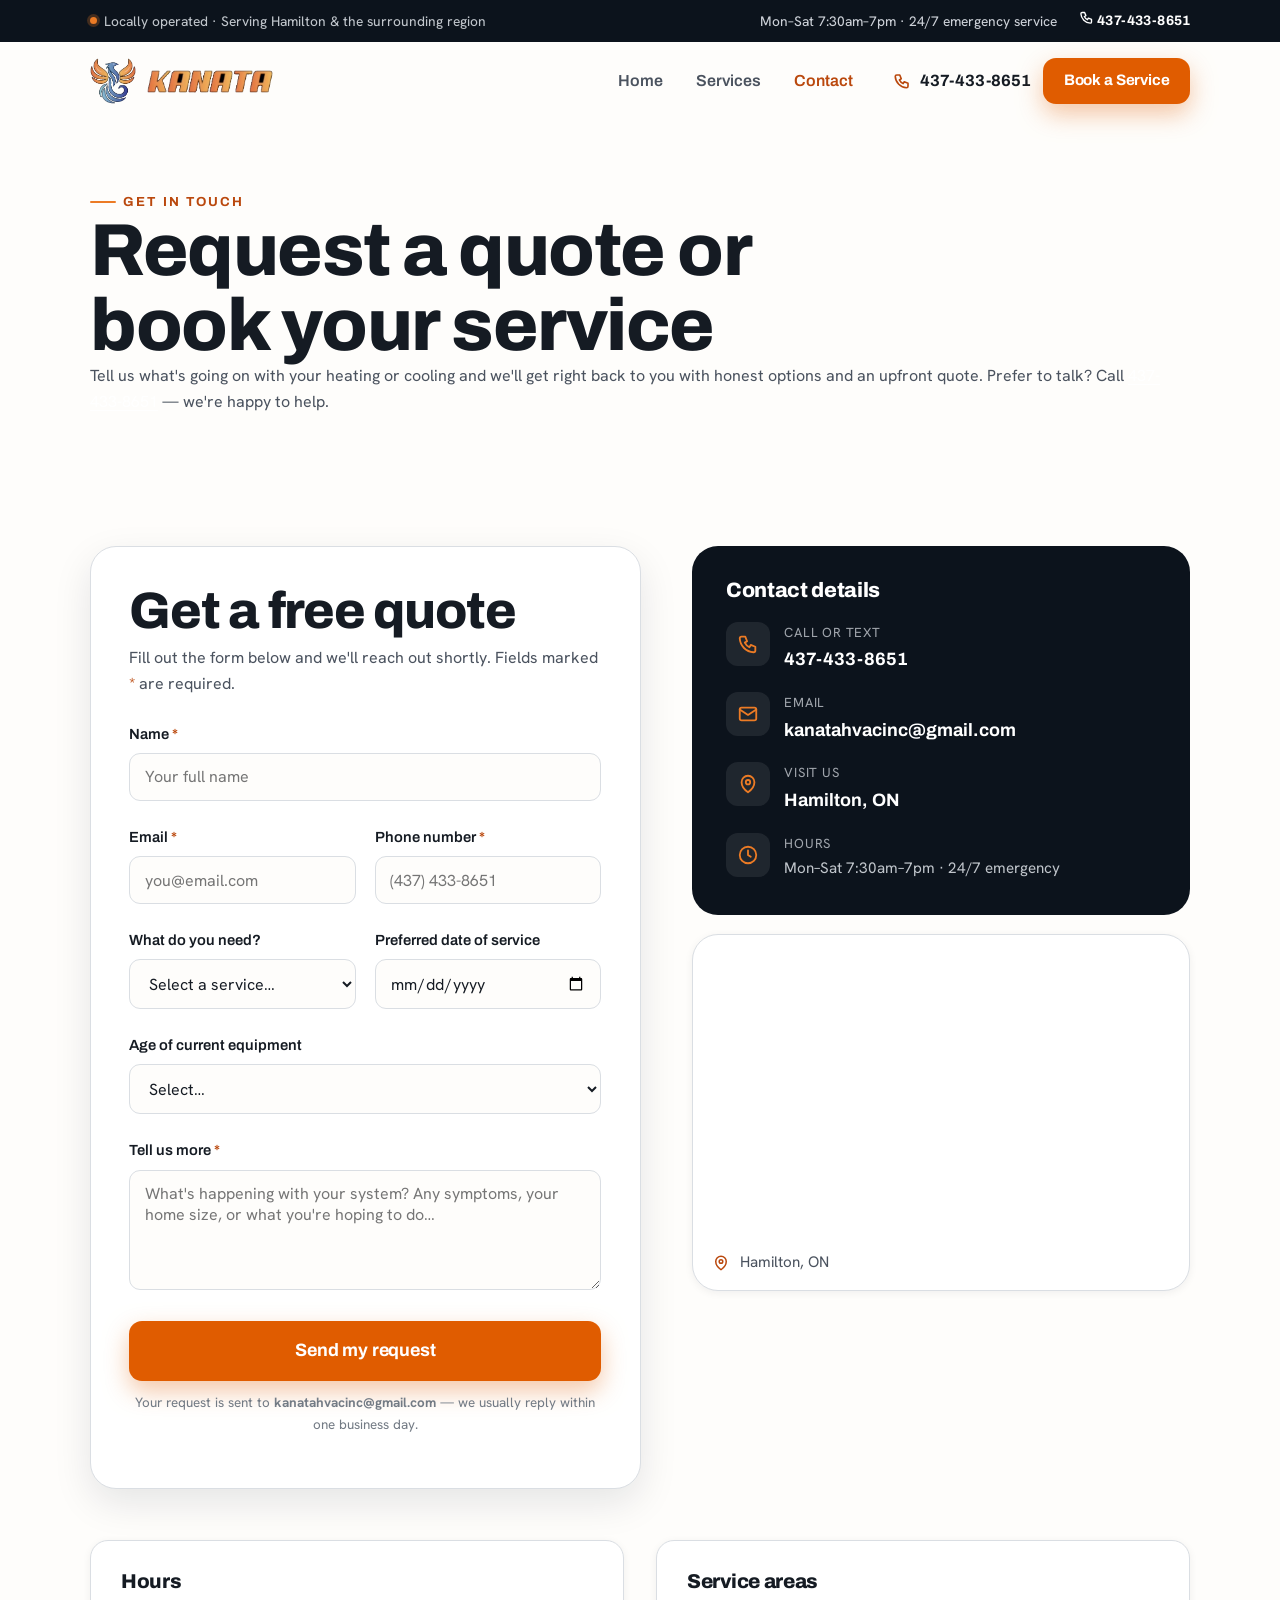
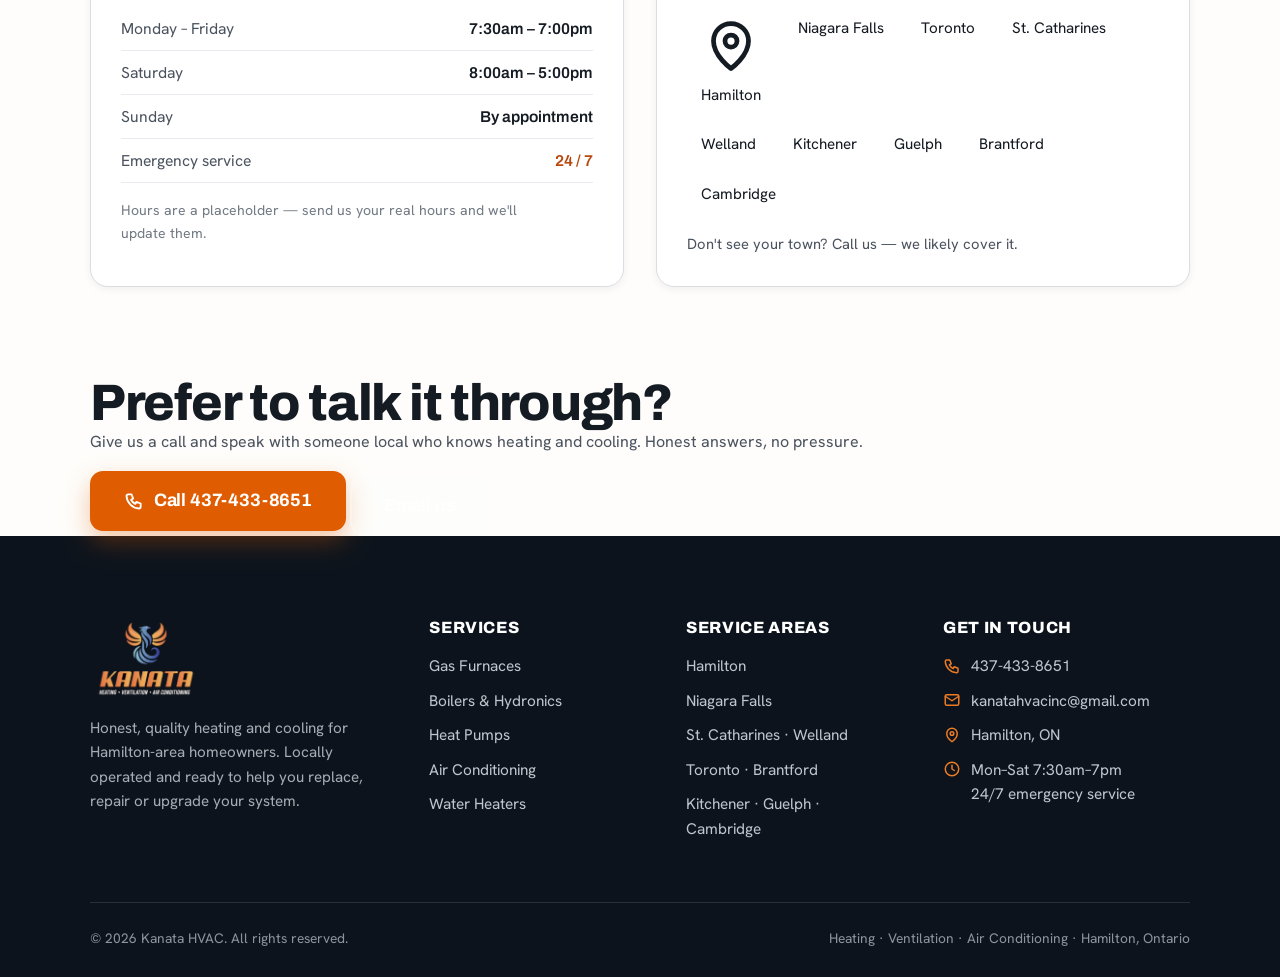
==== contact.html @ ae13c680 "Add files via upload" ====
<!DOCTYPE html>
<html lang="en">
<head>
<meta charset="UTF-8">
<meta name="viewport" content="width=device-width, initial-scale=1.0">
<title>Contact &amp; Book a Service | Kanata HVAC — Hamilton, Ontario</title>
<meta name="description" content="Request a free quote or book HVAC service with Kanata HVAC in Hamilton, Ontario. Call 437-433-8651, email kanatahvacinc@gmail.com. Serving Hamilton, Niagara, St. Catharines and beyond.">
<link rel="icon" href="assets/logo-icon.png">
<link rel="preconnect" href="https://fonts.googleapis.com">
<link rel="preconnect" href="https://fonts.gstatic.com" crossorigin>
<link href="https://fonts.googleapis.com/css2?family=Archivo:wght@400;500;600;700;800;900&family=Hanken+Grotesk:wght@400;500;600;700&family=Oswald:wght@400;500;600;700&family=Public+Sans:wght@400;500;600;700&family=Saira:wght@400;500;600;700;800&family=Space+Grotesk:wght@400;500;600;700&family=Chivo:wght@400;500;600;700&display=swap" rel="stylesheet">
<link rel="stylesheet" href="styles.css">
<link rel="stylesheet" href="contact.css">
</head>
<body>

<!-- TOP BAR -->
<div class="topbar">
  <div class="wrap">
    <div class="tb-left"><span class="dot"></span> Locally operated · Serving Hamilton &amp; the surrounding region</div>
    <div class="tb-right">
      <span class="tb-hours">Mon–Sat 7:30am–7pm · 24/7 emergency service</span>
      <a class="tb-phone" href="tel:+14374338651">
        <svg viewBox="0 0 24 24" fill="none" stroke="currentColor" stroke-width="2.2" stroke-linecap="round" stroke-linejoin="round" style="width:15px;height:15px"><path d="M5 4h4l2 5-2.5 1.5a11 11 0 0 0 5 5L15 13l5 2v4a2 2 0 0 1-2 2A16 16 0 0 1 3 6a2 2 0 0 1 2-2"/></svg>
        437-433-8651
      </a>
    </div>
  </div>
</div>

<!-- HEADER -->
<header class="nav" id="nav">
  <div class="wrap">
    <a class="brand" href="index.html" aria-label="Kanata HVAC — home">
      <img class="mark" src="assets/logo-icon.png" alt="Kanata HVAC phoenix logo">
      <img class="word" src="assets/logo-kanata.png" alt="Kanata HVAC">
    </a>
    <nav class="nav-links" aria-label="Primary">
      <a href="index.html">Home</a>
      <a href="services.html">Services</a>
      <a href="contact.html" class="active">Contact</a>
    </nav>
    <div class="nav-cta">
      <a class="nav-phone desktop-phone" href="tel:+14374338651">
        <svg viewBox="0 0 24 24" fill="none" stroke="currentColor" stroke-width="2.2" stroke-linecap="round" stroke-linejoin="round"><path d="M5 4h4l2 5-2.5 1.5a11 11 0 0 0 5 5L15 13l5 2v4a2 2 0 0 1-2 2A16 16 0 0 1 3 6a2 2 0 0 1 2-2"/></svg>
        437-433-8651
      </a>
      <a class="btn btn-primary btn-sm" href="#quoteForm">Book a Service</a>
    </div>
    <button class="hamburger" id="hamburger" aria-label="Open menu" aria-expanded="false">
      <svg viewBox="0 0 24 24" fill="none" stroke="currentColor" stroke-width="2" stroke-linecap="round"><path d="M3 6h18M3 12h18M3 18h18"/></svg>
    </button>
  </div>
</header>

<div class="mobile-scrim" id="scrim"></div>
<aside class="mobile-menu" id="mobileMenu" aria-label="Mobile menu">
  <div class="mm-head">
    <img src="assets/logo-kanata.png" alt="Kanata HVAC" style="height:26px">
    <button class="mm-close" id="mmClose" aria-label="Close menu">
      <svg viewBox="0 0 24 24" fill="none" stroke="currentColor" stroke-width="2" stroke-linecap="round"><path d="M6 6l12 12M18 6L6 18"/></svg>
    </button>
  </div>
  <a class="mm-link" href="index.html">Home</a>
  <a class="mm-link" href="services.html">Services</a>
  <a class="mm-link" href="contact.html">Contact</a>
  <div class="mm-cta">
    <a class="btn btn-primary btn-block" href="#quoteForm">Get a Free Quote</a>
    <a class="btn btn-outline btn-block" href="tel:+14374338651">
      <svg viewBox="0 0 24 24" fill="none" stroke="currentColor" stroke-width="2.2" stroke-linecap="round" stroke-linejoin="round"><path d="M5 4h4l2 5-2.5 1.5a11 11 0 0 0 5 5L15 13l5 2v4a2 2 0 0 1-2 2A16 16 0 0 1 3 6a2 2 0 0 1 2-2"/></svg>
      Call 437-433-8651
    </a>
  </div>
</aside>

<main>
<!-- PAGE HERO -->
<section class="page-hero" style="padding-block:clamp(40px,5vw,68px) clamp(34px,4vw,52px)">
  <div class="wrap">
    <span class="eyebrow">Get in touch</span>
    <h1>Request a quote or book your service</h1>
    <p>Tell us what's going on with your heating or cooling and we'll get right back to you with honest options and an upfront quote. Prefer to talk? Call <a href="tel:+14374338651" style="color:#fff;text-decoration:underline;text-underline-offset:3px">437-433-8651</a> — we're happy to help.</p>
  </div>
</section>

<!-- CONTACT GRID -->
<section class="contact-wrap">
  <div class="wrap">
    <div class="contact-grid">
      <!-- FORM -->
      <div class="form-card" id="quoteForm-card">
        <form id="quoteForm" data-quote-form novalidate>
          <div class="form-body">
            <h2>Get a free quote</h2>
            <p class="sub">Fill out the form below and we'll reach out shortly. Fields marked <span style="color:var(--orange-deep)">*</span> are required.</p>
            <div class="form-grid">
              <div class="field full">
                <label for="name">Name <span class="req">*</span></label>
                <input type="text" id="name" name="name" autocomplete="name" placeholder="Your full name" data-required>
                <span class="field-error"></span>
              </div>
              <div class="field">
                <label for="email">Email <span class="req">*</span></label>
                <input type="email" id="email" name="email" autocomplete="email" placeholder="you@email.com" data-required>
                <span class="field-error"></span>
              </div>
              <div class="field">
                <label for="phone">Phone number <span class="req">*</span></label>
                <input type="tel" id="phone" name="phone" autocomplete="tel" placeholder="(437) 433-8651" data-required>
                <span class="field-error"></span>
              </div>
              <div class="field">
                <label for="service">What do you need?</label>
                <select id="service" name="service">
                  <option value="">Select a service…</option>
                  <option>Boiler / hydronics</option>
                  <option>Heat pump</option>
                  <option>Gas furnace</option>
                  <option>Air conditioning</option>
                  <option>Water heater</option>
                  <option>Not sure — need advice</option>
                </select>
                <span class="field-error"></span>
              </div>
              <div class="field">
                <label for="date">Preferred date of service</label>
                <input type="date" id="date" name="date">
                <span class="field-error"></span>
              </div>
              <div class="field full">
                <label for="age">Age of current equipment</label>
                <select id="age" name="age">
                  <option value="">Select…</option>
                  <option>Less than 5 years</option>
                  <option>5–10 years</option>
                  <option>10–15 years</option>
                  <option>15+ years</option>
                  <option>Not sure</option>
                </select>
                <span class="field-error"></span>
              </div>
              <div class="field full">
                <label for="message">Tell us more <span class="req">*</span></label>
                <textarea id="message" name="message" placeholder="What's happening with your system? Any symptoms, your home size, or what you're hoping to do…" data-required></textarea>
                <span class="field-error"></span>
              </div>
            </div>
            <div class="form-actions">
              <button type="submit" class="btn btn-primary btn-lg btn-block">Send my request</button>
              <p class="form-note">Your request is sent to <strong>kanatahvacinc@gmail.com</strong> — we usually reply within one business day.</p>
            </div>
          </div>

          <!-- success -->
          <div class="form-success" id="formSuccess" hidden>
            <div class="fs-ic">
              <svg viewBox="0 0 24 24" fill="none" stroke="currentColor" stroke-width="2.2" stroke-linecap="round" stroke-linejoin="round"><path d="M5 12l4 4L19 6"/></svg>
            </div>
            <h3>Thanks — we've got it!</h3>
            <p>Your request has been received. A member of the Kanata HVAC team will reach out shortly. Need us sooner? Call <a href="tel:+14374338651" style="color:var(--orange-deep);font-weight:600">437-433-8651</a>.</p>
          </div>
        </form>
      </div>

      <!-- ASIDE -->
      <div class="contact-aside">
        <div class="detail-card">
          <h3>Contact details</h3>
          <ul class="detail-list">
            <li>
              <span class="d-ic"><svg viewBox="0 0 24 24" fill="none" stroke="currentColor" stroke-width="2" stroke-linecap="round" stroke-linejoin="round"><path d="M5 4h4l2 5-2.5 1.5a11 11 0 0 0 5 5L15 13l5 2v4a2 2 0 0 1-2 2A16 16 0 0 1 3 6a2 2 0 0 1 2-2"/></svg></span>
              <div class="d-meta"><span>Call or text</span><a href="tel:+14374338651">437-433-8651</a></div>
            </li>
            <li>
              <span class="d-ic"><svg viewBox="0 0 24 24" fill="none" stroke="currentColor" stroke-width="2" stroke-linecap="round" stroke-linejoin="round"><rect x="3" y="5" width="18" height="14" rx="2"/><path d="M3 7l9 6 9-6"/></svg></span>
              <div class="d-meta"><span>Email</span><a href="mailto:kanatahvacinc@gmail.com">kanatahvacinc@gmail.com</a></div>
            </li>
            <li>
              <span class="d-ic"><svg viewBox="0 0 24 24" fill="none" stroke="currentColor" stroke-width="2" stroke-linecap="round" stroke-linejoin="round"><path d="M12 21s-7-5-7-11a7 7 0 0 1 14 0c0 6-7 11-7 11z"/><circle cx="12" cy="10" r="2.4"/></svg></span>
              <div class="d-meta"><span>Visit us</span><strong>Hamilton, ON</strong></div>
            </li>
            <li>
              <span class="d-ic"><svg viewBox="0 0 24 24" fill="none" stroke="currentColor" stroke-width="2" stroke-linecap="round" stroke-linejoin="round"><circle cx="12" cy="12" r="9"/><path d="M12 7v5l3 2"/></svg></span>
              <div class="d-meta"><span>Hours</span><p>Mon–Sat 7:30am–7pm · 24/7 emergency</p></div>
            </li>
          </ul>
        </div>

        <div class="map-card">
          <iframe
            title="Kanata HVAC location — Hamilton, Ontario"
            src="https://www.google.com/maps?q=Hamilton%2C%20ON&output=embed"
            loading="lazy" referrerpolicy="no-referrer-when-downgrade"></iframe>
          <div class="map-foot">
            <svg viewBox="0 0 24 24" fill="none" stroke="currentColor" stroke-width="2" stroke-linecap="round" stroke-linejoin="round"><path d="M12 21s-7-5-7-11a7 7 0 0 1 14 0c0 6-7 11-7 11z"/><circle cx="12" cy="10" r="2.4"/></svg>
            <span>Hamilton, ON</span>
          </div>
        </div>
      </div>
    </div>

    <!-- EXTRA: hours + areas -->
    <div class="contact-extra">
      <div class="extra-card">
        <h3>Hours</h3>
        <div class="hours-row"><span>Monday – Friday</span><span>7:30am – 7:00pm</span></div>
        <div class="hours-row"><span>Saturday</span><span>8:00am – 5:00pm</span></div>
        <div class="hours-row"><span>Sunday</span><span>By appointment</span></div>
        <div class="hours-row emph"><span>Emergency service</span><span>24 / 7</span></div>
        <p style="margin:1rem 0 0;font-size:.88rem;color:var(--ink-3)">Hours are a placeholder — send us your real hours and we'll update them.</p>
      </div>
      <div class="extra-card">
        <h3>Service areas</h3>
        <div class="area-pills">
          <span class="area-chip area-chip--home"><svg viewBox="0 0 24 24" fill="none" stroke="currentColor" stroke-width="1.9" stroke-linecap="round" stroke-linejoin="round"><path d="M12 21s-7-5-7-11a7 7 0 0 1 14 0c0 6-7 11-7 11z"/><circle cx="12" cy="10" r="2.4"/></svg>Hamilton</span>
          <span class="area-chip">Niagara Falls</span>
          <span class="area-chip">Toronto</span>
          <span class="area-chip">St. Catharines</span>
          <span class="area-chip">Welland</span>
          <span class="area-chip">Kitchener</span>
          <span class="area-chip">Guelph</span>
          <span class="area-chip">Brantford</span>
          <span class="area-chip">Cambridge</span>
        </div>
        <p style="margin:1.1rem 0 0;font-size:.92rem;color:var(--ink-2)">Don't see your town? Call us — we likely cover it.</p>
      </div>
    </div>
  </div>
</section>

<!-- CLOSING CTA -->
<section class="cta-band">
  <div class="wrap cta-inner">
    <div class="cta-copy">
      <h2>Prefer to talk it through?</h2>
      <p>Give us a call and speak with someone local who knows heating and cooling. Honest answers, no pressure.</p>
    </div>
    <div class="cta-actions">
      <a class="btn btn-primary btn-lg" href="tel:+14374338651">
        <svg viewBox="0 0 24 24" fill="none" stroke="currentColor" stroke-width="2.2" stroke-linecap="round" stroke-linejoin="round"><path d="M5 4h4l2 5-2.5 1.5a11 11 0 0 0 5 5L15 13l5 2v4a2 2 0 0 1-2 2A16 16 0 0 1 3 6a2 2 0 0 1 2-2"/></svg>
        Call 437-433-8651
      </a>
      <a class="btn btn-ghost-light btn-lg" href="mailto:kanatahvacinc@gmail.com">Email us</a>
    </div>
  </div>
</section>
</main>

<!-- FOOTER -->
<footer class="footer">
  <div class="wrap">
    <div class="footer-grid">
      <div class="f-brand">
        <img src="assets/logo.png" alt="Kanata HVAC — Heating, Ventilation, Air Conditioning">
        <p>Honest, quality heating and cooling for Hamilton-area homeowners. Locally operated and ready to help you replace, repair or upgrade your system.</p>
      </div>
      <div>
        <h4>Services</h4>
        <ul>
          <li><a href="services.html#furnaces">Gas Furnaces</a></li>
          <li><a href="services.html#boilers">Boilers &amp; Hydronics</a></li>
          <li><a href="services.html#heat-pumps">Heat Pumps</a></li>
          <li><a href="services.html#air-conditioning">Air Conditioning</a></li>
          <li><a href="services.html#water-heaters">Water Heaters</a></li>
        </ul>
      </div>
      <div>
        <h4>Service Areas</h4>
        <ul>
          <li>Hamilton</li>
          <li>Niagara Falls</li>
          <li>St. Catharines · Welland</li>
          <li>Toronto · Brantford</li>
          <li>Kitchener · Guelph · Cambridge</li>
        </ul>
      </div>
      <div>
        <h4>Get in touch</h4>
        <ul class="f-contact">
          <li><svg viewBox="0 0 24 24" fill="none" stroke="currentColor" stroke-width="2" stroke-linecap="round" stroke-linejoin="round"><path d="M5 4h4l2 5-2.5 1.5a11 11 0 0 0 5 5L15 13l5 2v4a2 2 0 0 1-2 2A16 16 0 0 1 3 6a2 2 0 0 1 2-2"/></svg><a href="tel:+14374338651">437-433-8651</a></li>
          <li><svg viewBox="0 0 24 24" fill="none" stroke="currentColor" stroke-width="2" stroke-linecap="round" stroke-linejoin="round"><rect x="3" y="5" width="18" height="14" rx="2"/><path d="M3 7l9 6 9-6"/></svg><a href="mailto:kanatahvacinc@gmail.com">kanatahvacinc@gmail.com</a></li>
          <li><svg viewBox="0 0 24 24" fill="none" stroke="currentColor" stroke-width="2" stroke-linecap="round" stroke-linejoin="round"><path d="M12 21s-7-5-7-11a7 7 0 0 1 14 0c0 6-7 11-7 11z"/><circle cx="12" cy="10" r="2.4"/></svg><span>Hamilton, ON</span></li>
          <li><svg viewBox="0 0 24 24" fill="none" stroke="currentColor" stroke-width="2" stroke-linecap="round" stroke-linejoin="round"><circle cx="12" cy="12" r="9"/><path d="M12 7v5l3 2"/></svg><span>Mon–Sat 7:30am–7pm<br>24/7 emergency service</span></li>
        </ul>
      </div>
    </div>
    <div class="footer-bottom">
      <span>© 2026 Kanata HVAC. All rights reserved.</span>
      <span>Heating · Ventilation · Air Conditioning · Hamilton, Ontario</span>
    </div>
  </div>
</footer>

<script src="main.js"></script>
</body>
</html>
---- styles.css ----
/* ============================================================
   KANATA HVAC — shared design system
   Bold & energetic · sturdy grotesk · orange(heat)+blue(cool)
   ============================================================ */

/* ---- Fonts: defaults set here, overridable by Tweaks panel ---- */
:root{
  --font-head: 'Archivo', system-ui, sans-serif;
  --font-body: 'Hanken Grotesk', system-ui, sans-serif;

  /* Brand palette (oklch) */
  --orange:       oklch(0.70 0.166 52);
  --orange-cta:   oklch(0.635 0.185 46);
  --orange-deep:  oklch(0.55 0.16 42);
  --orange-tint:  oklch(0.955 0.03 60);
  --orange-tint2: oklch(0.92 0.055 58);

  --blue:         oklch(0.52 0.13 250);
  --blue-deep:    oklch(0.34 0.095 252);
  --blue-tint:    oklch(0.955 0.018 250);
  --blue-tint2:   oklch(0.90 0.035 248);

  --ink:    oklch(0.22 0.018 255);
  --ink-2:  oklch(0.44 0.022 255);
  --ink-3:  oklch(0.58 0.018 255);

  --bg:      oklch(0.995 0.003 80);
  --surface: oklch(0.975 0.006 75);
  --line:    oklch(0.90 0.008 255);
  --line-2:  oklch(0.94 0.006 255);

  --dark:    oklch(0.185 0.022 256);
  --dark-2:  oklch(0.24 0.026 256);

  --radius:   18px;
  --radius-sm:12px;
  --radius-lg:26px;

  --shadow-sm: 0 2px 8px oklch(0.2 0.02 255 / 0.06);
  --shadow:    0 14px 38px oklch(0.2 0.04 255 / 0.10);
  --shadow-lg: 0 28px 70px oklch(0.2 0.05 255 / 0.16);

  --wrap: 1180px;
  --ease: cubic-bezier(.2,.7,.2,1);
}

*{ box-sizing:border-box; }
html{ scroll-behavior:smooth; -webkit-text-size-adjust:100%; }
body{
  margin:0; background:var(--bg); color:var(--ink);
  font-family:var(--font-body);
  font-size:clamp(16px,1.05vw,18px); line-height:1.62;
  font-weight:420;
  -webkit-font-smoothing:antialiased; text-rendering:optimizeLegibility;
}
img{ display:block; max-width:100%; }
a{ color:inherit; text-decoration:none; }
button{ font-family:inherit; }

h1,h2,h3,h4{
  font-family:var(--font-head); font-weight:800;
  line-height:1.02; letter-spacing:-0.02em; margin:0;
  color:var(--ink); text-wrap:balance;
}
h1{ font-size:clamp(2.5rem,6vw,4.6rem); }
h2{ font-size:clamp(2rem,4vw,3.2rem); letter-spacing:-0.025em; }
h3{ font-size:clamp(1.3rem,2vw,1.7rem); letter-spacing:-0.015em; }
p{ margin:0 0 1em; text-wrap:pretty; color:var(--ink-2); }
.lead{ font-size:clamp(1.12rem,1.6vw,1.4rem); color:var(--ink-2); font-weight:430; }

/* ---------- layout helpers ---------- */
.wrap{ width:100%; max-width:var(--wrap); margin-inline:auto; padding-inline:clamp(20px,5vw,40px); }
.section{ padding-block:clamp(64px,9vw,120px); }
.section--tight{ padding-block:clamp(48px,6vw,80px); }
.center{ text-align:center; }
.stack-sm > * + *{ margin-top:.6rem; }

.eyebrow{
  display:inline-flex; align-items:center; gap:.55em;
  font-family:var(--font-head); font-weight:700;
  font-size:.82rem; letter-spacing:.16em; text-transform:uppercase;
  color:var(--orange-deep);
}
.eyebrow::before{ content:""; width:26px; height:2px; background:var(--orange); border-radius:2px; }
.eyebrow--blue{ color:var(--blue); }
.eyebrow--blue::before{ background:var(--blue); }
.eyebrow--light{ color:var(--orange); }

.section-head{ max-width:720px; }
.section-head.center{ margin-inline:auto; }
.section-head p{ margin-top:.85rem; }

/* ---------- buttons ---------- */
.btn{
  --bh:54px;
  display:inline-flex; align-items:center; justify-content:center; gap:.55em;
  height:var(--bh); padding-inline:1.55rem;
  font-family:var(--font-head); font-weight:700; font-size:1.02rem; letter-spacing:-0.01em;
  border-radius:13px; border:2px solid transparent; cursor:pointer;
  transition:transform .16s var(--ease), box-shadow .2s var(--ease), background .2s, color .2s, border-color .2s;
  white-space:nowrap; line-height:1;
}
.btn svg{ width:20px; height:20px; }
.btn:active{ transform:translateY(1px) scale(.99); }
.btn-primary{ background:var(--orange-cta); color:#fff; box-shadow:0 10px 24px oklch(0.63 0.185 46 / .34); }
.btn-primary:hover{ background:var(--orange-deep); transform:translateY(-2px); box-shadow:0 16px 32px oklch(0.6 0.18 46 / .42); }
.btn-blue{ background:var(--blue); color:#fff; box-shadow:0 10px 24px oklch(0.52 0.13 250 / .3); }
.btn-blue:hover{ background:var(--blue-deep); transform:translateY(-2px); box-shadow:0 16px 32px oklch(0.4 0.12 250 / .4); }
.btn-outline{ background:transparent; color:var(--ink); border-color:var(--line); }
.btn-outline:hover{ border-color:var(--ink); transform:translateY(-2px); }
.btn-ghost-light{ background:oklch(1 0 0 / .1); color:#fff; border-color:oklch(1 0 0 / .28); backdrop-filter:blur(4px); }
.btn-ghost-light:hover{ background:oklch(1 0 0 / .18); transform:translateY(-2px); }
.btn-sm{ --bh:46px; font-size:.95rem; padding-inline:1.15rem; }
.btn-lg{ --bh:60px; font-size:1.12rem; padding-inline:2rem; }
.btn-block{ width:100%; }

.btn-row{ display:flex; flex-wrap:wrap; gap:.85rem; }

/* ---------- top utility bar ---------- */
.topbar{
  background:var(--dark); color:oklch(0.86 0.01 255);
  font-size:.86rem; font-weight:450;
}
.topbar .wrap{ display:flex; align-items:center; justify-content:space-between; gap:1rem; min-height:42px; }
.topbar a{ color:#fff; }
.topbar .tb-left{ display:flex; align-items:center; gap:.5em; color:oklch(0.82 0.01 255); }
.topbar .tb-right{ display:flex; align-items:center; gap:1.4rem; }
.topbar .tb-right span{ display:inline-flex; align-items:center; gap:.45em; }
.topbar .tb-phone{ font-family:var(--font-head); font-weight:700; letter-spacing:.01em; white-space:nowrap; }
.topbar .tb-phone:hover{ color:var(--orange); }
.dot{ width:7px; height:7px; border-radius:50%; background:var(--orange); box-shadow:0 0 0 3px oklch(0.7 0.166 52 / .25); }

/* ---------- header / nav ---------- */
.nav{
  position:sticky; top:0; z-index:60;
  background:oklch(0.995 0.003 80 / .9); backdrop-filter:blur(12px) saturate(1.4);
  border-bottom:1px solid transparent; transition:box-shadow .25s, border-color .25s, background .25s;
}
.nav.scrolled{ border-color:var(--line); box-shadow:0 6px 24px oklch(0.2 0.03 255 / .07); }
.nav .wrap{ display:flex; align-items:center; gap:1.5rem; min-height:78px; }
.brand{ display:flex; align-items:center; gap:.7rem; margin-right:auto; }
.brand img.mark{ height:46px; width:auto; }
.brand img.word{ height:23px; width:auto; }
.nav-links{ display:flex; align-items:center; gap:.35rem; }
.nav-links a{
  font-family:var(--font-head); font-weight:600; font-size:1rem;
  color:var(--ink-2); padding:.5rem .85rem; border-radius:9px; transition:color .15s, background .15s;
}
.nav-links a:hover{ color:var(--ink); background:var(--surface); }
.nav-links a.active{ color:var(--orange-deep); }
.nav-cta{ display:flex; align-items:center; gap:.6rem; }
.nav-phone{
  display:inline-flex; align-items:center; gap:.5em;
  font-family:var(--font-head); font-weight:700; font-size:1.02rem; color:var(--ink);
  padding:.4rem .2rem; white-space:nowrap;
}
.nav-phone svg{ width:18px; height:18px; color:var(--orange-deep); }
.nav-phone:hover{ color:var(--orange-deep); }
.hamburger{
  display:none; width:46px; height:46px; border:1px solid var(--line); background:#fff;
  border-radius:11px; cursor:pointer; align-items:center; justify-content:center; color:var(--ink);
}
.hamburger svg{ width:24px; height:24px; }

/* mobile menu panel */
.mobile-menu{
  display:none; position:fixed; inset:0 0 0 auto; width:min(340px,86vw); z-index:80;
  background:var(--bg); box-shadow:var(--shadow-lg); padding:24px;
  transform:translateX(100%); transition:transform .3s var(--ease);
  flex-direction:column; gap:.4rem;
}
.mobile-menu.open{ transform:translateX(0); }
.mobile-scrim{ display:none; position:fixed; inset:0; background:oklch(0.2 0.02 255 / .45); z-index:70; opacity:0; transition:opacity .3s; }
.mobile-scrim.open{ opacity:1; }
.mobile-menu .mm-head{ display:flex; align-items:center; justify-content:space-between; margin-bottom:1rem; }
.mobile-menu a.mm-link{ font-family:var(--font-head); font-weight:700; font-size:1.3rem; padding:.7rem 0; border-bottom:1px solid var(--line-2); color:var(--ink); }
.mobile-menu .mm-cta{ margin-top:1.2rem; display:flex; flex-direction:column; gap:.7rem; }
.mm-close{ width:42px;height:42px;border:1px solid var(--line);background:#fff;border-radius:10px;cursor:pointer;display:flex;align-items:center;justify-content:center; }
.mm-close svg{ width:22px;height:22px; }

/* ---------- placeholders (images to be supplied) ---------- */
.ph{
  position:relative; overflow:hidden; border-radius:var(--radius);
  background:
    repeating-linear-gradient(135deg, oklch(0.93 0.02 250) 0 14px, oklch(0.96 0.012 250) 14px 28px);
  display:flex; align-items:center; justify-content:center; min-height:120px; isolation:isolate;
}
.ph--warm{
  background:
    repeating-linear-gradient(135deg, oklch(0.93 0.04 60) 0 14px, oklch(0.965 0.022 60) 14px 28px);
}
.ph__label{
  font-family:ui-monospace, 'SF Mono', Menlo, monospace; font-size:.74rem; letter-spacing:.04em;
  color:oklch(0.4 0.03 255); background:oklch(1 0 0 / .72); padding:.4em .7em; border-radius:7px;
  text-align:center; max-width:80%; backdrop-filter:blur(2px);
}
.ph__label b{ color:var(--orange-deep); font-weight:700; }

/* ---------- chips / pills ---------- */
.chip{
  display:inline-flex; align-items:center; gap:.5em;
  padding:.5em .95em; border-radius:999px; background:var(--surface); border:1px solid var(--line);
  font-size:.92rem; font-weight:520; color:var(--ink-2);
}
.chip svg{ width:16px; height:16px; color:var(--blue); }

/* ---------- footer ---------- */
.footer{ background:var(--dark); color:oklch(0.82 0.012 255); padding-block:clamp(56px,7vw,84px) 28px; }
.footer a{ color:oklch(0.82 0.012 255); transition:color .15s; }
.footer a:hover{ color:#fff; }
.footer h4{ color:#fff; font-size:1.02rem; letter-spacing:.04em; text-transform:uppercase; margin-bottom:1.1rem; }
.footer-grid{ display:grid; grid-template-columns:1.4fr 1fr 1fr 1.2fr; gap:clamp(28px,4vw,56px); }
.footer .f-brand img{ height:78px; margin-bottom:1.1rem; }
.footer .f-brand p{ color:oklch(0.74 0.012 255); font-size:.95rem; }
.footer ul{ list-style:none; margin:0; padding:0; display:flex; flex-direction:column; gap:.6rem; font-size:.96rem; }
.footer .f-contact li{ display:flex; gap:.65em; align-items:flex-start; }
.footer .f-contact svg{ width:18px; height:18px; color:var(--orange); flex:none; margin-top:.18em; }
.footer-bottom{ margin-top:clamp(40px,5vw,60px); padding-top:24px; border-top:1px solid oklch(1 0 0 / .12);
  display:flex; flex-wrap:wrap; gap:1rem; justify-content:space-between; font-size:.86rem; color:oklch(0.66 0.012 255); }

/* ---------- generic card ---------- */
.card{ background:#fff; border:1px solid var(--line); border-radius:var(--radius); padding:1.6rem; box-shadow:var(--shadow-sm); }

/* ---------- reveal on scroll ---------- */
.reveal{ opacity:0; transform:translateY(22px); transition:opacity .7s var(--ease), transform .7s var(--ease); }
.reveal.in{ opacity:1; transform:none; }
@media (prefers-reduced-motion: reduce){ .reveal{ opacity:1; transform:none; transition:none; } html{ scroll-behavior:auto; } }

/* ---------- responsive ---------- */
@media (max-width: 920px){
  .footer-grid{ grid-template-columns:1fr 1fr; gap:36px; }
  .topbar .tb-left{ display:none; }
}
@media (max-width: 860px){
  .nav-links, .nav-phone.desktop-phone, .nav-cta .btn{ display:none; }
  .hamburger{ display:inline-flex; }
  .nav .wrap{ min-height:68px; }
}
@media (max-width: 560px){
  .footer-grid{ grid-template-columns:1fr; gap:30px; }
  .topbar .tb-right span.tb-hours{ display:none; }
  .btn{ --bh:52px; }
}
---- contact.css ----
/* ===== Contact page styles ===== */
.contact-wrap{ padding-block:clamp(40px,5vw,72px) clamp(56px,7vw,100px); }
.contact-grid{ display:grid; grid-template-columns:1.05fr .95fr; gap:clamp(28px,4vw,52px); align-items:start; }

/* form card */
.form-card{ background:#fff; border:1px solid var(--line); border-radius:var(--radius-lg); padding:clamp(24px,3vw,40px); box-shadow:var(--shadow); }
.form-card > h2{ font-size:clamp(1.6rem,2.6vw,2.1rem); }
.form-card .sub{ margin:.5rem 0 1.6rem; color:var(--ink-2); }
.form-grid{ display:grid; grid-template-columns:1fr 1fr; gap:1.1rem 1.2rem; }
.field{ display:flex; flex-direction:column; gap:.4rem; }
.field.full{ grid-column:1 / -1; }
.field label{ font-family:var(--font-head); font-weight:600; font-size:.92rem; color:var(--ink); }
.field label .req{ color:var(--orange-deep); }
.field input, .field select, .field textarea{
  font-family:var(--font-body); font-size:1rem; color:var(--ink);
  background:var(--bg); border:1.5px solid var(--line); border-radius:11px; padding:.78rem .9rem;
  transition:border-color .15s, box-shadow .15s; width:100%;
}
.field textarea{ resize:vertical; min-height:120px; }
.field input:focus, .field select:focus, .field textarea:focus{
  outline:none; border-color:var(--blue); box-shadow:0 0 0 3px oklch(0.52 0.13 250 / .14);
}
.field.has-error input, .field.has-error select, .field.has-error textarea{ border-color:oklch(0.58 0.2 25); box-shadow:0 0 0 3px oklch(0.58 0.2 25 / .12); }
.field-error{ font-size:.82rem; color:oklch(0.55 0.2 25); min-height:1px; }
.form-actions{ margin-top:1.5rem; display:flex; flex-direction:column; gap:.7rem; }
.form-note{ font-size:.84rem; color:var(--ink-3); text-align:center; }

.form-success{ text-align:center; padding:1rem 0 .5rem; }
.form-success .fs-ic{ width:72px; height:72px; border-radius:50%; background:var(--blue-tint); color:var(--blue); display:flex; align-items:center; justify-content:center; margin:0 auto 1.2rem; }
.form-success .fs-ic svg{ width:38px; height:38px; }
.form-success h3{ font-size:1.5rem; margin-bottom:.5rem; }
.form-success p{ max-width:36ch; margin-inline:auto; }

/* contact detail column */
.contact-aside{ display:flex; flex-direction:column; gap:1.2rem; }
.detail-card{ background:var(--dark); color:#fff; border-radius:var(--radius-lg); padding:clamp(24px,3vw,34px); }
.detail-card h3{ color:#fff; font-size:1.3rem; margin-bottom:1.3rem; }
.detail-list{ list-style:none; padding:0; margin:0; display:flex; flex-direction:column; gap:1.1rem; }
.detail-list li{ display:flex; gap:.9rem; align-items:flex-start; }
.detail-list .d-ic{ width:44px; height:44px; border-radius:12px; background:oklch(1 0 0 / .08); display:flex; align-items:center; justify-content:center; flex:none; }
.detail-list .d-ic svg{ width:22px; height:22px; color:var(--orange); }
.detail-list .d-meta span{ display:block; font-size:.82rem; letter-spacing:.06em; text-transform:uppercase; color:oklch(0.72 0.012 255); margin-bottom:.15rem; }
.detail-list .d-meta a, .detail-list .d-meta strong{ font-family:var(--font-head); font-weight:700; font-size:1.12rem; color:#fff; }
.detail-list .d-meta a:hover{ color:var(--orange); }
.detail-list .d-meta p{ margin:0; color:oklch(0.82 0.01 255); font-size:.95rem; }

.map-card{ border-radius:var(--radius-lg); overflow:hidden; border:1px solid var(--line); box-shadow:var(--shadow-sm); background:#fff; }
.map-card iframe{ display:block; width:100%; height:300px; border:0; }
.map-card .map-foot{ display:flex; align-items:center; gap:.6rem; padding:.95rem 1.2rem; font-size:.95rem; color:var(--ink-2); }
.map-card .map-foot svg{ width:18px; height:18px; color:var(--orange-deep); flex:none; }

/* areas + hours mini row */
.contact-extra{ display:grid; grid-template-columns:1fr 1fr; gap:clamp(20px,3vw,32px); margin-top:clamp(32px,4vw,52px); }
.extra-card{ background:#fff; border:1px solid var(--line); border-radius:var(--radius); padding:clamp(22px,2.5vw,30px); box-shadow:var(--shadow-sm); }
.extra-card h3{ font-size:1.25rem; margin-bottom:1rem; }
.hours-row{ display:flex; justify-content:space-between; padding:.55rem 0; border-bottom:1px solid var(--line-2); font-size:.98rem; }
.hours-row:last-child{ border-bottom:0; }
.hours-row span:first-child{ color:var(--ink-2); }
.hours-row span:last-child{ font-family:var(--font-head); font-weight:600; color:var(--ink); }
.hours-row.emph span:last-child{ color:var(--orange-deep); }
.area-pills{ display:flex; flex-wrap:wrap; gap:.5rem; }
.area-pills .area-chip{ font-size:.95rem; padding:.55em .95em; box-shadow:none; }

@media (max-width: 920px){
  .contact-grid{ grid-template-columns:1fr; }
  .contact-extra{ grid-template-columns:1fr; }
}
@media (max-width: 520px){
  .form-grid{ grid-template-columns:1fr; }
}
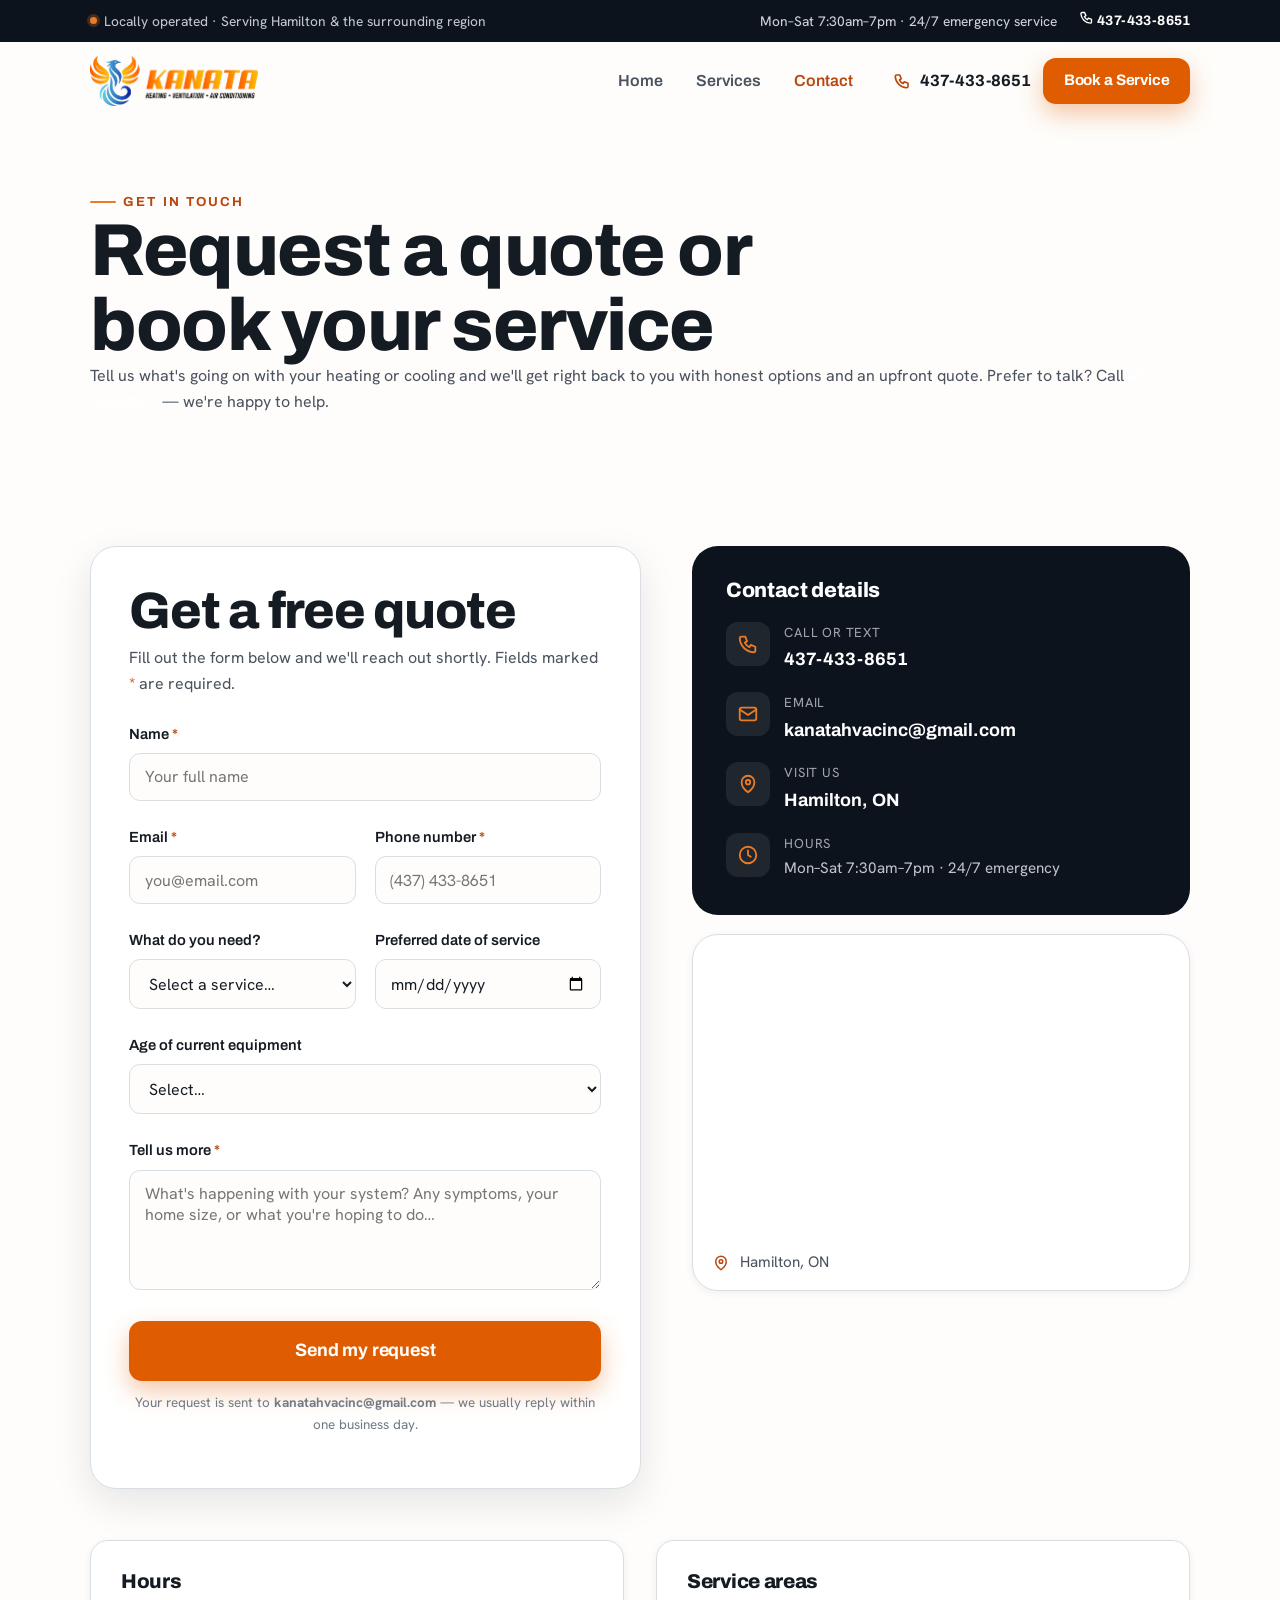
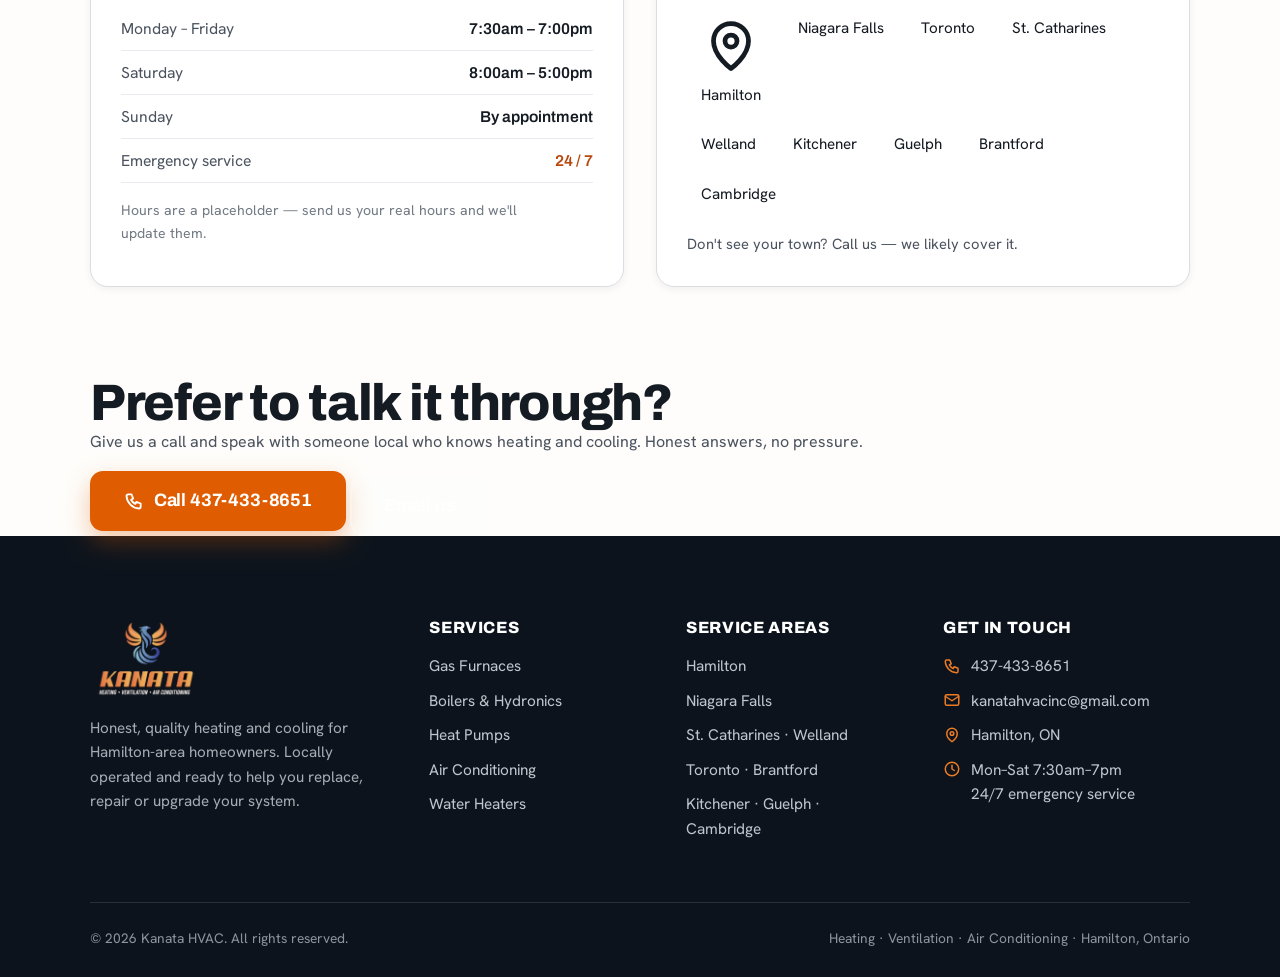
==== commit f3dc98cc: "Add files via upload" ====
--- a/contact.html
+++ b/contact.html
@@ -32,8 +32,7 @@
 <header class="nav" id="nav">
   <div class="wrap">
     <a class="brand" href="index.html" aria-label="Kanata HVAC — home">
-      <img class="mark" src="assets/logo-icon.png" alt="Kanata HVAC phoenix logo">
-      <img class="word" src="assets/logo-kanata.png" alt="Kanata HVAC">
+      <img class="brand-logo" src="logo-full.png" alt="Kanata HVAC — Heating, Ventilation, Air Conditioning">
     </a>
     <nav class="nav-links" aria-label="Primary">
       <a href="index.html">Home</a>
--- a/styles.css
+++ b/styles.css
@@ -139,8 +139,7 @@
 .nav.scrolled{ border-color:var(--line); box-shadow:0 6px 24px oklch(0.2 0.03 255 / .07); }
 .nav .wrap{ display:flex; align-items:center; gap:1.5rem; min-height:78px; }
 .brand{ display:flex; align-items:center; gap:.7rem; margin-right:auto; }
-.brand img.mark{ height:46px; width:auto; }
-.brand img.word{ height:23px; width:auto; }
+.brand img.brand-logo{ height:50px; width:auto; max-width:min(64vw,300px); object-fit:contain; }
 .nav-links{ display:flex; align-items:center; gap:.35rem; }
 .nav-links a{
   font-family:var(--font-head); font-weight:600; font-size:1rem;
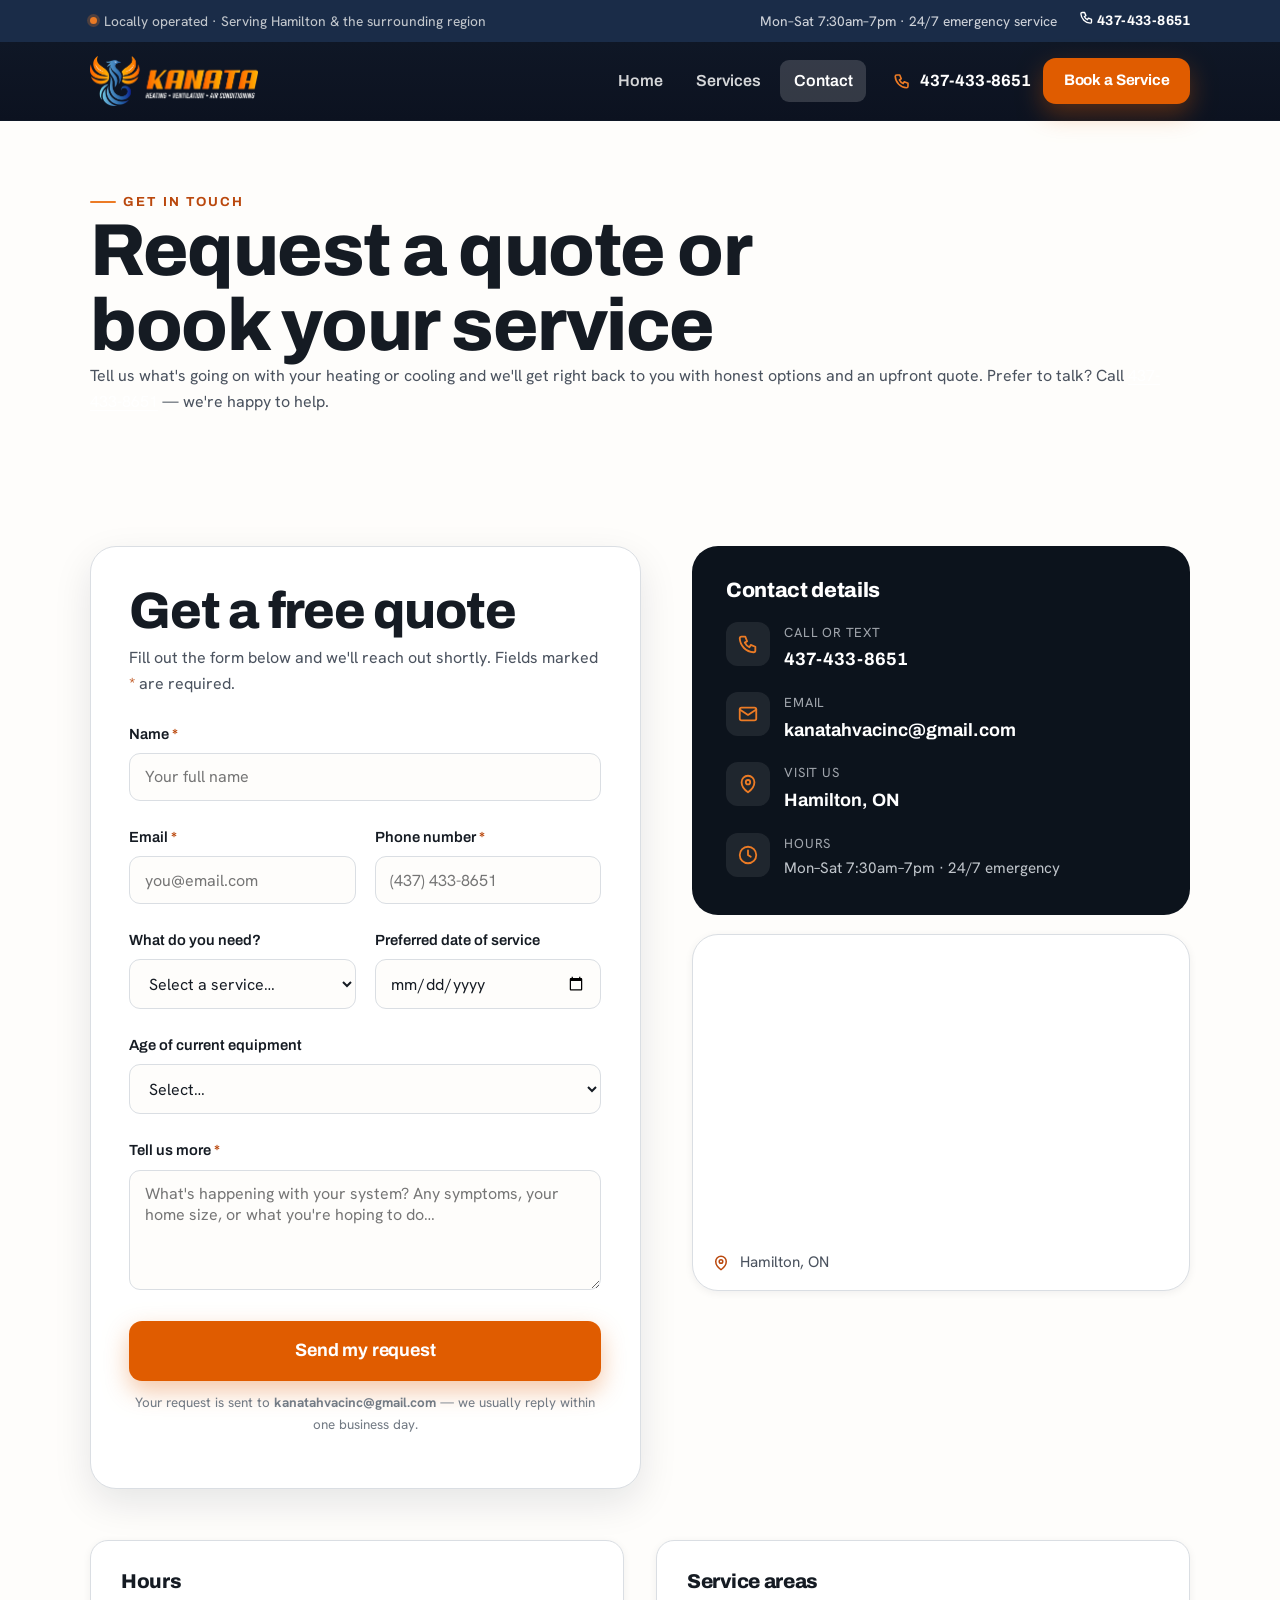
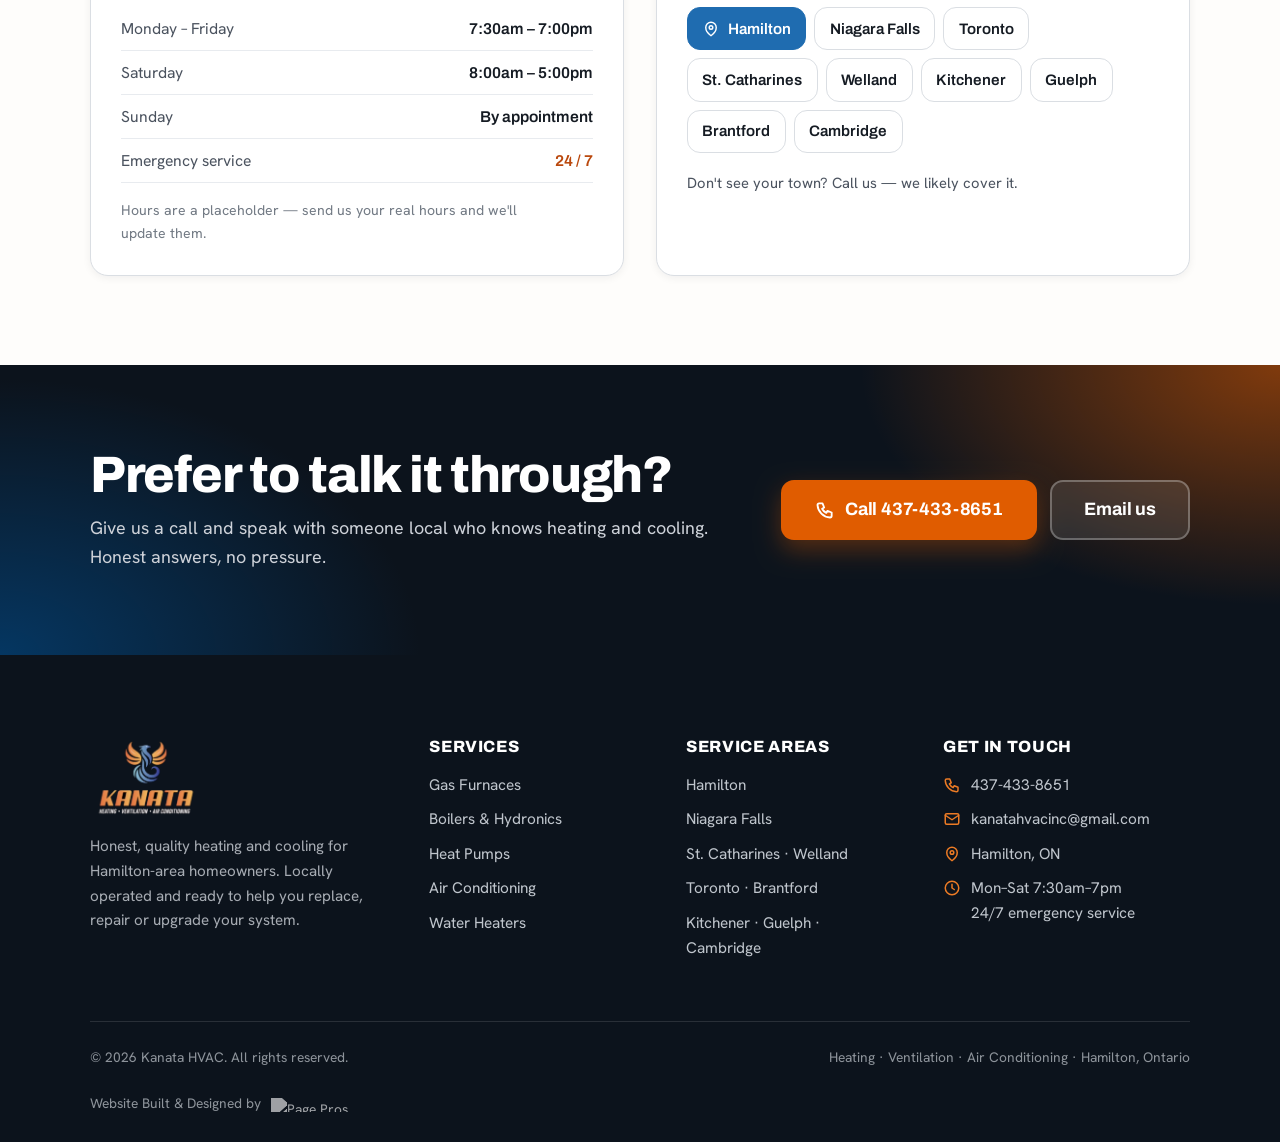
==== commit 83dbc514: "Add Page Pros footer credit to all pages" ====
--- a/contact.html
+++ b/contact.html
@@ -286,6 +286,7 @@
     <div class="footer-bottom">
       <span>© 2026 Kanata HVAC. All rights reserved.</span>
       <span>Heating · Ventilation · Air Conditioning · Hamilton, Ontario</span>
+      <div class="pp-credit" style="width:100%;padding-top:8px;">Website Built &amp; Designed by <a href="https://www.pagepros.io" target="_blank" rel="noopener noreferrer" aria-label="Page Pros" style="display:inline-flex;align-items:center;vertical-align:middle;text-decoration:none;"><img src="https://cdn.prod.website-files.com/61095209a51f0b4bebf069f7/6759e4859a607f923ace0b7e_LOGO1.png" alt="Page Pros" style="height:14px;width:auto;margin-left:6px;filter:brightness(0) invert(1);opacity:.6;display:block;"></a></div>
     </div>
   </div>
 </footer>
--- a/styles.css
+++ b/styles.css
@@ -118,7 +118,7 @@
 
 /* ---------- top utility bar ---------- */
 .topbar{
-  background:var(--dark); color:oklch(0.86 0.01 255);
+  background:#1a2c48; color:oklch(0.86 0.01 255);
   font-size:.86rem; font-weight:450;
 }
 .topbar .wrap{ display:flex; align-items:center; justify-content:space-between; gap:1rem; min-height:42px; }
@@ -133,31 +133,31 @@
 /* ---------- header / nav ---------- */
 .nav{
   position:sticky; top:0; z-index:60;
-  background:oklch(0.995 0.003 80 / .9); backdrop-filter:blur(12px) saturate(1.4);
+  background:linear-gradient(180deg, #0f1726, #0c1220);
   border-bottom:1px solid transparent; transition:box-shadow .25s, border-color .25s, background .25s;
 }
-.nav.scrolled{ border-color:var(--line); box-shadow:0 6px 24px oklch(0.2 0.03 255 / .07); }
+.nav.scrolled{ border-color:oklch(1 0 0 / .14); box-shadow:0 8px 28px oklch(0.2 0.05 255 / .35); }
 .nav .wrap{ display:flex; align-items:center; gap:1.5rem; min-height:78px; }
 .brand{ display:flex; align-items:center; gap:.7rem; margin-right:auto; }
 .brand img.brand-logo{ height:50px; width:auto; max-width:min(64vw,300px); object-fit:contain; }
 .nav-links{ display:flex; align-items:center; gap:.35rem; }
 .nav-links a{
   font-family:var(--font-head); font-weight:600; font-size:1rem;
-  color:var(--ink-2); padding:.5rem .85rem; border-radius:9px; transition:color .15s, background .15s;
-}
-.nav-links a:hover{ color:var(--ink); background:var(--surface); }
-.nav-links a.active{ color:var(--orange-deep); }
+  color:oklch(1 0 0 / .82); padding:.5rem .85rem; border-radius:9px; transition:color .15s, background .15s;
+}
+.nav-links a:hover{ color:#fff; background:oklch(1 0 0 / .14); }
+.nav-links a.active{ color:#fff; background:oklch(1 0 0 / .16); }
 .nav-cta{ display:flex; align-items:center; gap:.6rem; }
 .nav-phone{
   display:inline-flex; align-items:center; gap:.5em;
-  font-family:var(--font-head); font-weight:700; font-size:1.02rem; color:var(--ink);
+  font-family:var(--font-head); font-weight:700; font-size:1.02rem; color:#fff;
   padding:.4rem .2rem; white-space:nowrap;
 }
-.nav-phone svg{ width:18px; height:18px; color:var(--orange-deep); }
-.nav-phone:hover{ color:var(--orange-deep); }
+.nav-phone svg{ width:18px; height:18px; color:var(--orange); }
+.nav-phone:hover{ color:var(--orange); }
 .hamburger{
-  display:none; width:46px; height:46px; border:1px solid var(--line); background:#fff;
-  border-radius:11px; cursor:pointer; align-items:center; justify-content:center; color:var(--ink);
+  display:none; width:46px; height:46px; border:1px solid oklch(1 0 0 / .3); background:oklch(1 0 0 / .12);
+  border-radius:11px; cursor:pointer; align-items:center; justify-content:center; color:#fff;
 }
 .hamburger svg{ width:24px; height:24px; }
 
@@ -202,6 +202,32 @@
   font-size:.92rem; font-weight:520; color:var(--ink-2);
 }
 .chip svg{ width:16px; height:16px; color:var(--blue); }
+
+/* ---------- service-area chips (shared) ---------- */
+.area-chip{
+  display:inline-flex; align-items:center; gap:.5em; padding:.7em 1.15em; border-radius:13px;
+  background:#fff; border:1px solid var(--line); font-family:var(--font-head); font-weight:600; font-size:1.02rem; color:var(--ink);
+  box-shadow:var(--shadow-sm); transition:transform .18s var(--ease), border-color .18s;
+}
+.area-chip:hover{ transform:translateY(-3px); border-color:var(--blue); }
+.area-chip svg{ width:18px; height:18px; color:var(--orange-deep); }
+.area-chip--home{ background:var(--blue); color:#fff; border-color:var(--blue); }
+.area-chip--home svg{ color:#fff; }
+
+/* ---------- closing CTA band (shared) ---------- */
+.cta-band{ position:relative; overflow:hidden; background:var(--dark); color:#fff; padding-block:clamp(52px,7vw,84px); }
+.cta-band::before{
+  content:""; position:absolute; inset:0;
+  background:
+    radial-gradient(700px 400px at 100% 0%, oklch(0.63 0.185 46 / .55), transparent 60%),
+    radial-gradient(700px 460px at 0% 100%, oklch(0.42 0.13 250 / .6), transparent 60%);
+}
+.cta-inner{ position:relative; display:flex; align-items:center; justify-content:space-between; gap:clamp(28px,4vw,56px); flex-wrap:wrap; }
+.cta-copy{ max-width:620px; }
+.cta-copy h2{ color:#fff; }
+.cta-copy p{ color:oklch(0.86 0.01 255); margin:.7rem 0 0; font-size:1.12rem; }
+.cta-actions{ display:flex; gap:.85rem; flex-wrap:wrap; }
+@media (max-width:560px){ .cta-actions{ width:100%; } .cta-actions .btn{ flex:1; } }
 
 /* ---------- footer ---------- */
 .footer{ background:var(--dark); color:oklch(0.82 0.012 255); padding-block:clamp(56px,7vw,84px) 28px; }
